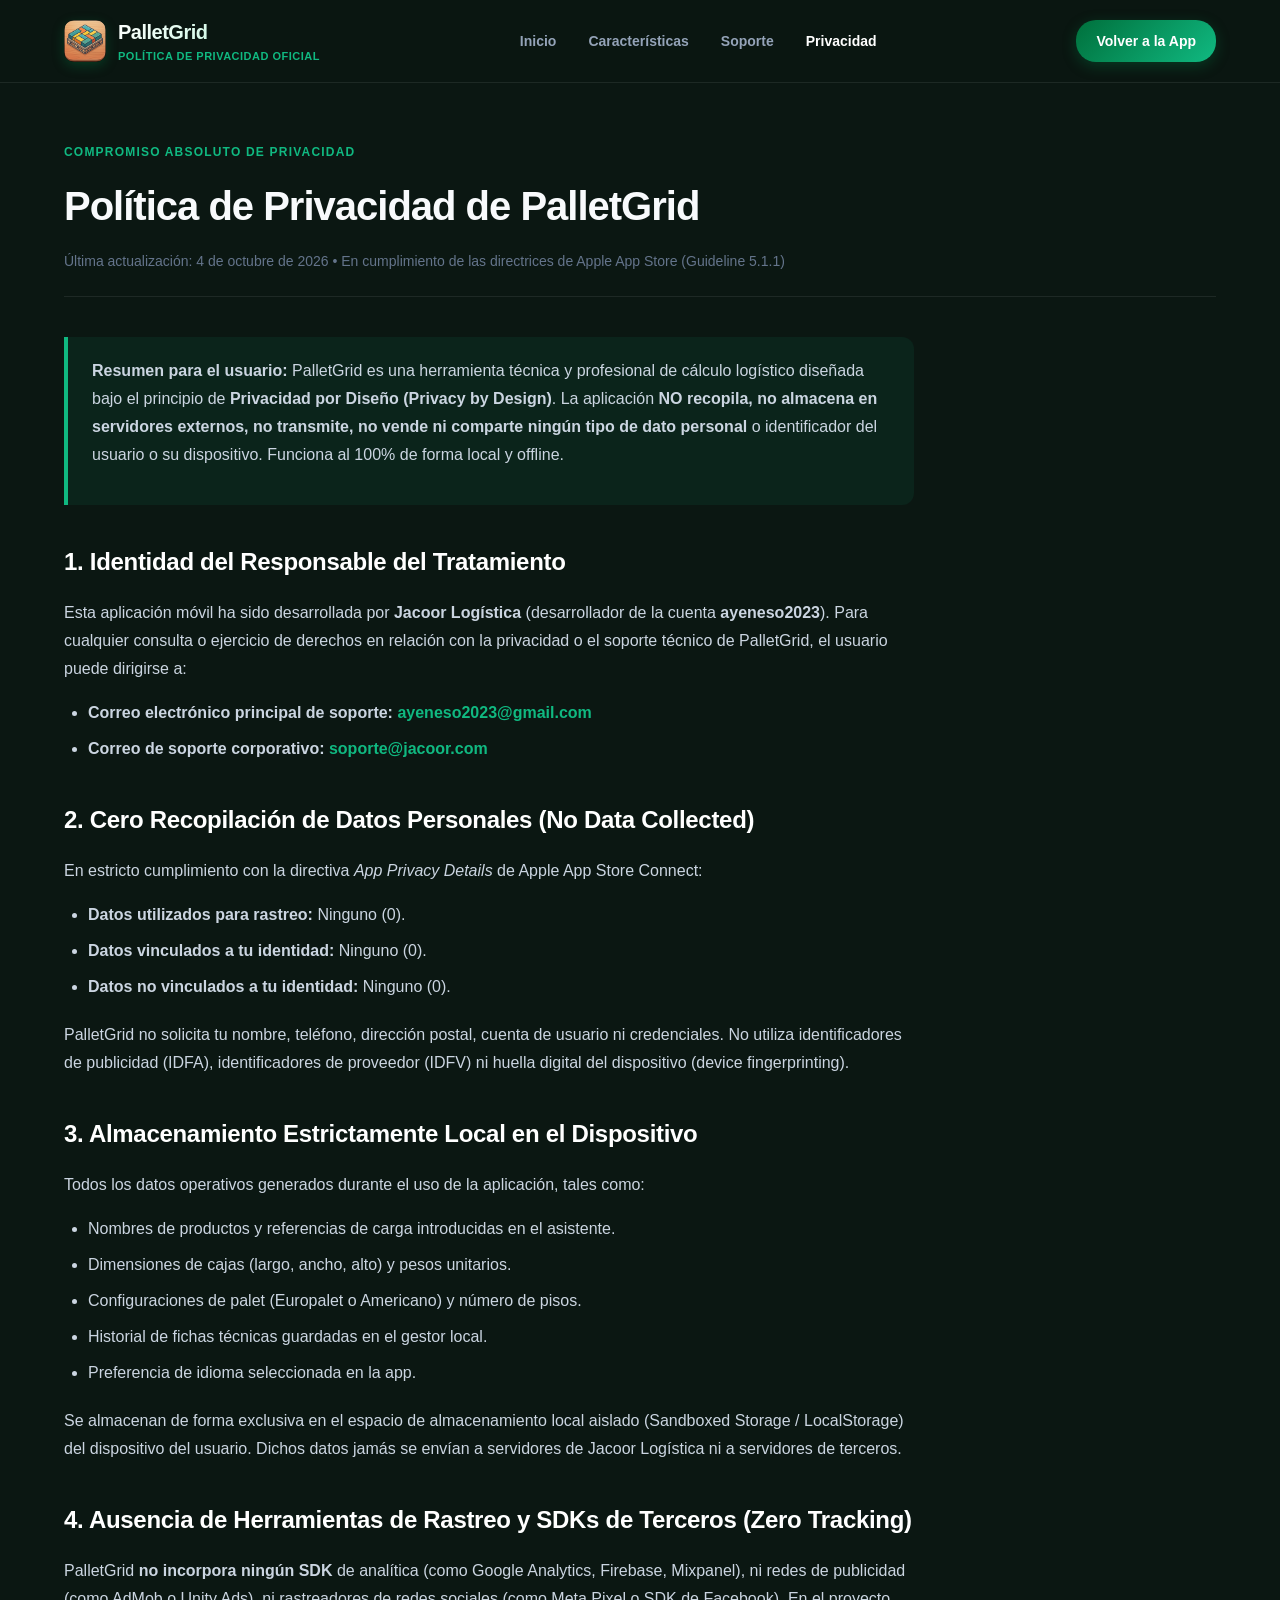
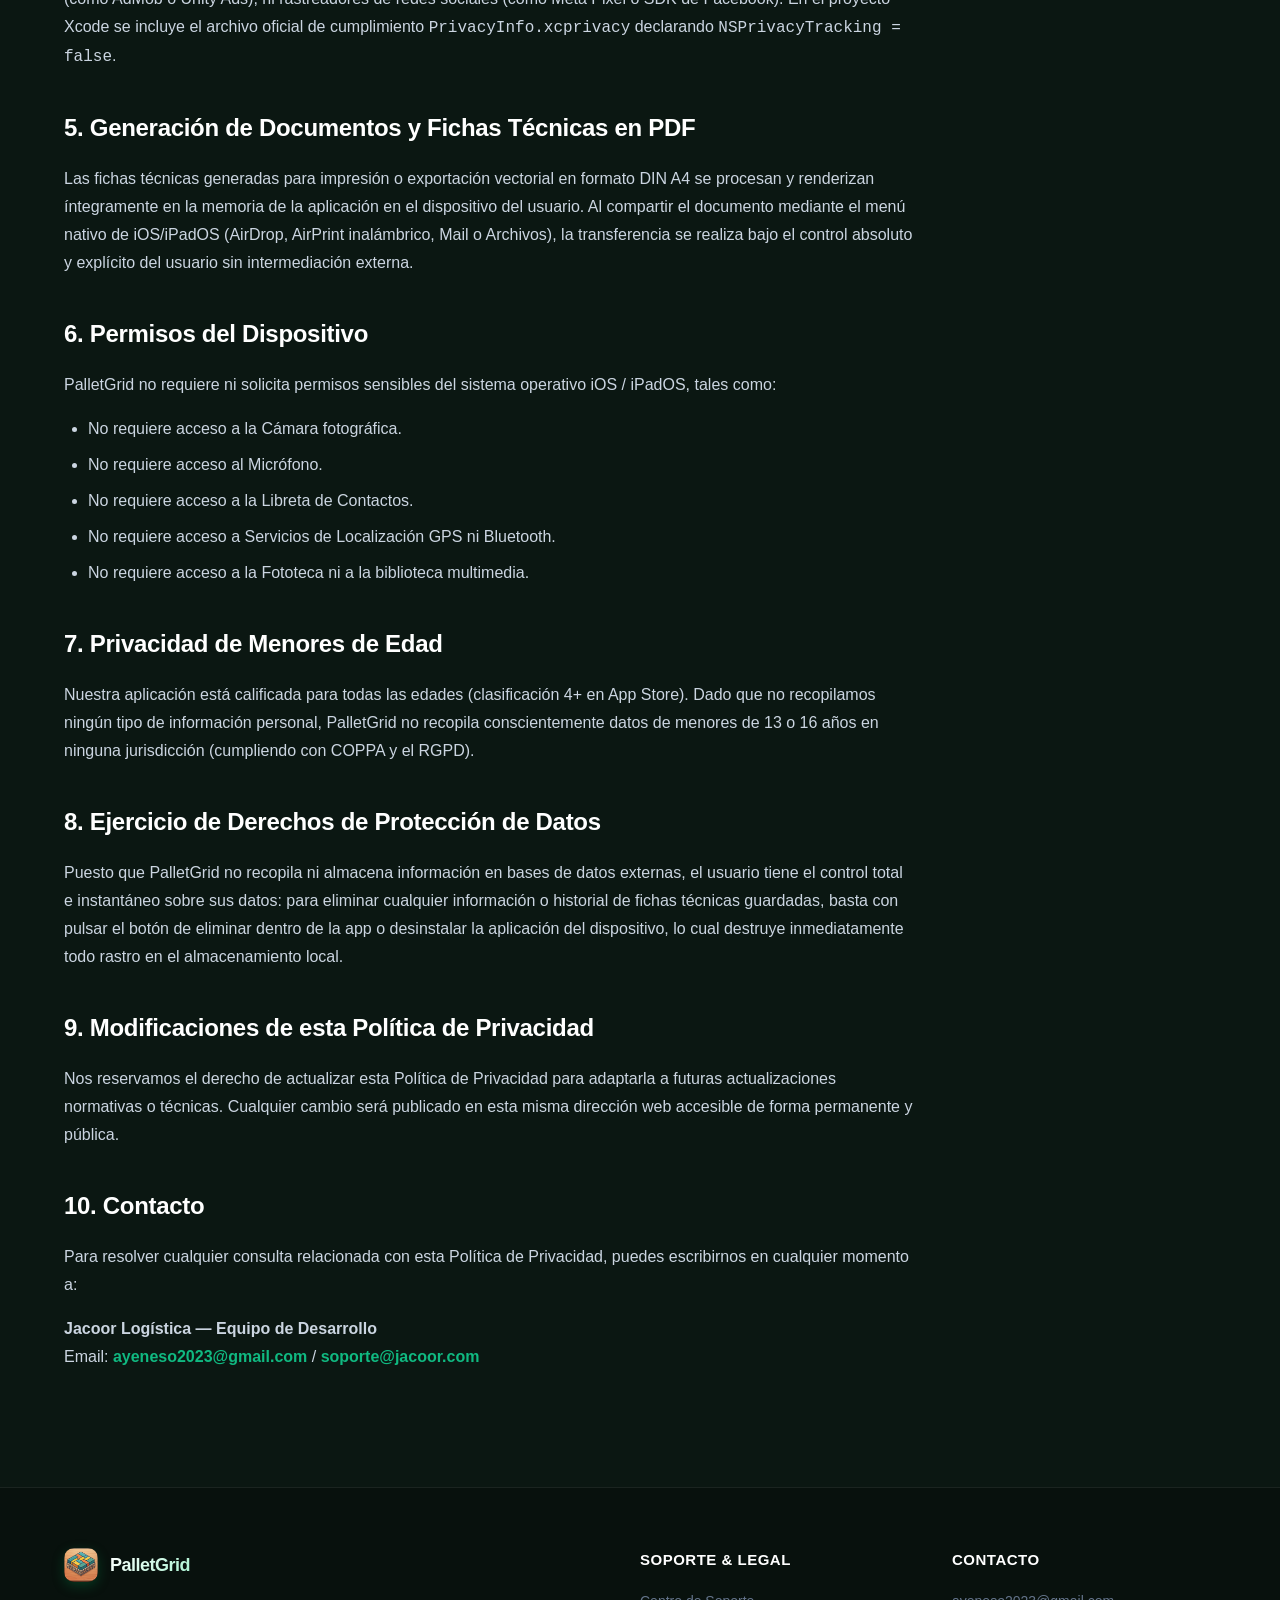
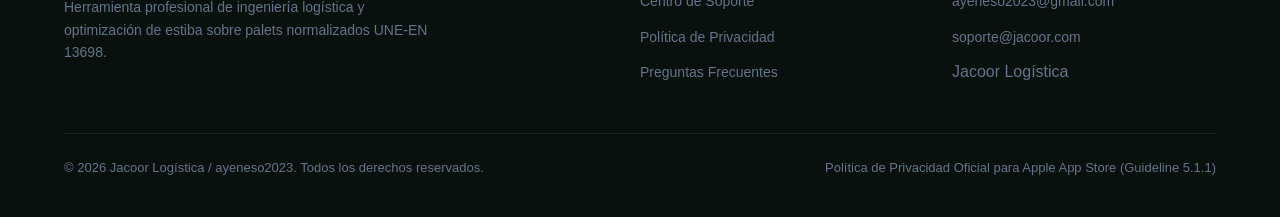
==== privacy.html @ 05a67d3c "Publicación web oficial de PalletGrid en GitHub Pages (Marketing, Soporte y Privacidad)" ====
<!DOCTYPE html>
<html lang="es">
<head>
  <meta charset="UTF-8">
  <meta name="viewport" content="width=device-width, initial-scale=1.0">
  <title>Política de Privacidad — PalletGrid</title>
  <meta name="description" content="Política de Privacidad oficial de PalletGrid para Apple App Store. Cero recopilación de datos, total privacidad y funcionamiento local offline.">
  <link rel="icon" type="image/png" href="assets/app-icon.png">
  <link rel="stylesheet" href="style.css">
</head>
<body>

  <!-- NAVBAR -->
  <header class="navbar">
    <div class="container nav-wrap">
      <a href="index.html" class="nav-brand">
        <img src="assets/app-icon.png" alt="PalletGrid Logo" class="nav-logo">
        <div>
          <div class="nav-title">PalletGrid</div>
          <div class="nav-subtitle">Política de Privacidad Oficial</div>
        </div>
      </a>
      <ul class="nav-menu">
        <li><a href="index.html" class="nav-link">Inicio</a></li>
        <li><a href="index.html#features" class="nav-link">Características</a></li>
        <li><a href="support.html" class="nav-link">Soporte</a></li>
        <li><a href="privacy.html" class="nav-link active">Privacidad</a></li>
      </ul>
      <a href="index.html" class="nav-btn">
        Volver a la App
      </a>
    </div>
  </header>

  <!-- PRIVACY CONTENT -->
  <main class="legal-page">
    <div class="container">
      <div class="legal-header">
        <span class="section-tag">COMPROMISO ABSOLUTO DE PRIVACIDAD</span>
        <h1 class="legal-title">Política de Privacidad de PalletGrid</h1>
        <p class="legal-meta">Última actualización: 4 de octubre de 2026 • En cumplimiento de las directrices de Apple App Store (Guideline 5.1.1)</p>
      </div>

      <div class="legal-body">
        <div class="legal-highlight-box">
          <p><strong>Resumen para el usuario:</strong> PalletGrid es una herramienta técnica y profesional de cálculo logístico diseñada bajo el principio de <strong>Privacidad por Diseño (Privacy by Design)</strong>. La aplicación <strong>NO recopila, no almacena en servidores externos, no transmite, no vende ni comparte ningún tipo de dato personal</strong> o identificador del usuario o su dispositivo. Funciona al 100% de forma local y offline.</p>
        </div>

        <h2>1. Identidad del Responsable del Tratamiento</h2>
        <p>Esta aplicación móvil ha sido desarrollada por <strong>Jacoor Logística</strong> (desarrollador de la cuenta <strong>ayeneso2023</strong>). Para cualquier consulta o ejercicio de derechos en relación con la privacidad o el soporte técnico de PalletGrid, el usuario puede dirigirse a:</p>
        <ul>
          <li><strong>Correo electrónico principal de soporte:</strong> <a href="mailto:ayeneso2023@gmail.com" style="color: var(--primary-light); font-weight: 700;">ayeneso2023@gmail.com</a></li>
          <li><strong>Correo de soporte corporativo:</strong> <a href="mailto:soporte@jacoor.com" style="color: var(--primary-light); font-weight: 700;">soporte@jacoor.com</a></li>
        </ul>

        <h2>2. Cero Recopilación de Datos Personales (No Data Collected)</h2>
        <p>En estricto cumplimiento con la directiva <em>App Privacy Details</em> de Apple App Store Connect:</p>
        <ul>
          <li><strong>Datos utilizados para rastreo:</strong> Ninguno (0).</li>
          <li><strong>Datos vinculados a tu identidad:</strong> Ninguno (0).</li>
          <li><strong>Datos no vinculados a tu identidad:</strong> Ninguno (0).</li>
        </ul>
        <p>PalletGrid no solicita tu nombre, teléfono, dirección postal, cuenta de usuario ni credenciales. No utiliza identificadores de publicidad (IDFA), identificadores de proveedor (IDFV) ni huella digital del dispositivo (device fingerprinting).</p>

        <h2>3. Almacenamiento Estrictamente Local en el Dispositivo</h2>
        <p>Todos los datos operativos generados durante el uso de la aplicación, tales como:</p>
        <ul>
          <li>Nombres de productos y referencias de carga introducidas en el asistente.</li>
          <li>Dimensiones de cajas (largo, ancho, alto) y pesos unitarios.</li>
          <li>Configuraciones de palet (Europalet o Americano) y número de pisos.</li>
          <li>Historial de fichas técnicas guardadas en el gestor local.</li>
          <li>Preferencia de idioma seleccionada en la app.</li>
        </ul>
        <p>Se almacenan de forma exclusiva en el espacio de almacenamiento local aislado (Sandboxed Storage / LocalStorage) del dispositivo del usuario. Dichos datos jamás se envían a servidores de Jacoor Logística ni a servidores de terceros.</p>

        <h2>4. Ausencia de Herramientas de Rastreo y SDKs de Terceros (Zero Tracking)</h2>
        <p>PalletGrid <strong>no incorpora ningún SDK</strong> de analítica (como Google Analytics, Firebase, Mixpanel), ni redes de publicidad (como AdMob o Unity Ads), ni rastreadores de redes sociales (como Meta Pixel o SDK de Facebook). En el proyecto Xcode se incluye el archivo oficial de cumplimiento <code>PrivacyInfo.xcprivacy</code> declarando <code>NSPrivacyTracking = false</code>.</p>

        <h2>5. Generación de Documentos y Fichas Técnicas en PDF</h2>
        <p>Las fichas técnicas generadas para impresión o exportación vectorial en formato DIN A4 se procesan y renderizan íntegramente en la memoria de la aplicación en el dispositivo del usuario. Al compartir el documento mediante el menú nativo de iOS/iPadOS (AirDrop, AirPrint inalámbrico, Mail o Archivos), la transferencia se realiza bajo el control absoluto y explícito del usuario sin intermediación externa.</p>

        <h2>6. Permisos del Dispositivo</h2>
        <p>PalletGrid no requiere ni solicita permisos sensibles del sistema operativo iOS / iPadOS, tales como:</p>
        <ul>
          <li>No requiere acceso a la Cámara fotográfica.</li>
          <li>No requiere acceso al Micrófono.</li>
          <li>No requiere acceso a la Libreta de Contactos.</li>
          <li>No requiere acceso a Servicios de Localización GPS ni Bluetooth.</li>
          <li>No requiere acceso a la Fototeca ni a la biblioteca multimedia.</li>
        </ul>

        <h2>7. Privacidad de Menores de Edad</h2>
        <p>Nuestra aplicación está calificada para todas las edades (clasificación 4+ en App Store). Dado que no recopilamos ningún tipo de información personal, PalletGrid no recopila conscientemente datos de menores de 13 o 16 años en ninguna jurisdicción (cumpliendo con COPPA y el RGPD).</p>

        <h2>8. Ejercicio de Derechos de Protección de Datos</h2>
        <p>Puesto que PalletGrid no recopila ni almacena información en bases de datos externas, el usuario tiene el control total e instantáneo sobre sus datos: para eliminar cualquier información o historial de fichas técnicas guardadas, basta con pulsar el botón de eliminar dentro de la app o desinstalar la aplicación del dispositivo, lo cual destruye inmediatamente todo rastro en el almacenamiento local.</p>

        <h2>9. Modificaciones de esta Política de Privacidad</h2>
        <p>Nos reservamos el derecho de actualizar esta Política de Privacidad para adaptarla a futuras actualizaciones normativas o técnicas. Cualquier cambio será publicado en esta misma dirección web accesible de forma permanente y pública.</p>

        <h2>10. Contacto</h2>
        <p>Para resolver cualquier consulta relacionada con esta Política de Privacidad, puedes escribirnos en cualquier momento a:</p>
        <p><strong>Jacoor Logística — Equipo de Desarrollo</strong><br>
        Email: <a href="mailto:ayeneso2023@gmail.com" style="color: var(--primary-light); font-weight: 700;">ayeneso2023@gmail.com</a> / <a href="mailto:soporte@jacoor.com" style="color: var(--primary-light); font-weight: 700;">soporte@jacoor.com</a></p>
      </div>
    </div>
  </main>

  <!-- FOOTER -->
  <footer class="footer">
    <div class="container">
      <div class="footer-grid">
        <div class="footer-brand">
          <div class="nav-brand">
            <img src="assets/app-icon.png" alt="PalletGrid Logo" class="nav-logo" style="width: 34px; height: 34px;">
            <span class="nav-title" style="font-size: 18px;">PalletGrid</span>
          </div>
          <p>Herramienta profesional de ingeniería logística y optimización de estiba sobre palets normalizados UNE-EN 13698.</p>
        </div>

        <div class="footer-col">
          <h4>Soporte & Legal</h4>
          <ul>
            <li><a href="support.html">Centro de Soporte</a></li>
            <li><a href="privacy.html">Política de Privacidad</a></li>
            <li><a href="support.html#faq">Preguntas Frecuentes</a></li>
          </ul>
        </div>

        <div class="footer-col">
          <h4>Contacto</h4>
          <ul>
            <li><a href="mailto:ayeneso2023@gmail.com">ayeneso2023@gmail.com</a></li>
            <li><a href="mailto:soporte@jacoor.com">soporte@jacoor.com</a></li>
            <li><span style="color: var(--text-dim);">Jacoor Logística</span></li>
          </ul>
        </div>
      </div>

      <div class="footer-bottom">
        <div>&copy; 2026 Jacoor Logística / ayeneso2023. Todos los derechos reservados.</div>
        <div>Política de Privacidad Oficial para Apple App Store (Guideline 5.1.1)</div>
      </div>
    </div>
  </footer>

</body>
</html>
---- style.css ----
:root {
  --primary: #00703C;
  --primary-dark: #004D28;
  --primary-light: #10B981;
  --primary-glow: rgba(16, 185, 129, 0.2);
  --accent: #FBBF24;
  --bg-main: #0B1712;
  --bg-surface: #13221C;
  --bg-card: rgba(255, 255, 255, 0.04);
  --border-light: rgba(255, 255, 255, 0.08);
  --border-active: rgba(16, 185, 129, 0.4);
  --text-main: #F8FAFC;
  --text-muted: #94A3B8;
  --text-dim: #64748B;
  --font-family: -apple-system, BlinkMacSystemFont, "SF Pro Display", "Segoe UI", Roboto, sans-serif;
}

* {
  margin: 0;
  padding: 0;
  box-sizing: border-box;
}

body {
  font-family: var(--font-family);
  background-color: var(--bg-main);
  color: var(--text-main);
  line-height: 1.6;
  -webkit-font-smoothing: antialiased;
  overflow-x: hidden;
}

a {
  color: inherit;
  text-decoration: none;
}

/* NAVBAR */
.navbar {
  position: sticky;
  top: 0;
  z-index: 100;
  background: rgba(11, 23, 18, 0.85);
  backdrop-filter: blur(20px);
  -webkit-backdrop-filter: blur(20px);
  border-bottom: 1px solid var(--border-light);
  padding: 16px 0;
}

.container {
  width: 100%;
  max-width: 1200px;
  margin: 0 auto;
  padding: 0 24px;
}

.nav-wrap {
  display: flex;
  align-items: center;
  justify-content: space-between;
}

.nav-brand {
  display: flex;
  align-items: center;
  gap: 12px;
}

.nav-logo {
  width: 42px;
  height: 42px;
  border-radius: 10px;
  box-shadow: 0 4px 12px rgba(0, 112, 60, 0.4);
}

.nav-title {
  font-size: 20px;
  font-weight: 800;
  letter-spacing: -0.5px;
  background: linear-gradient(135deg, #FFFFFF 0%, #A7F3D0 100%);
  -webkit-background-clip: text;
  -webkit-text-fill-color: transparent;
}

.nav-subtitle {
  font-size: 11px;
  font-weight: 600;
  color: var(--primary-light);
  text-transform: uppercase;
  letter-spacing: 0.5px;
}

.nav-menu {
  display: flex;
  align-items: center;
  gap: 32px;
  list-style: none;
}

.nav-link {
  font-size: 14px;
  font-weight: 600;
  color: var(--text-muted);
  transition: color 0.2s;
}

.nav-link:hover, .nav-link.active {
  color: #FFFFFF;
}

.nav-btn {
  background: linear-gradient(135deg, var(--primary) 0%, var(--primary-light) 100%);
  color: #FFFFFF;
  padding: 10px 20px;
  border-radius: 20px;
  font-size: 14px;
  font-weight: 700;
  display: inline-flex;
  align-items: center;
  gap: 8px;
  box-shadow: 0 4px 14px rgba(0, 112, 60, 0.4);
  transition: transform 0.2s, box-shadow 0.2s;
}

.nav-btn:hover {
  transform: translateY(-1px);
  box-shadow: 0 6px 20px rgba(16, 185, 129, 0.4);
}

/* HERO SECTION */
.hero {
  position: relative;
  padding: 80px 0 100px;
  overflow: hidden;
}

.hero-glow {
  position: absolute;
  top: -100px;
  left: 50%;
  transform: translateX(-50%);
  width: 800px;
  height: 500px;
  background: radial-gradient(circle, rgba(0, 112, 60, 0.25) 0%, rgba(11, 23, 18, 0) 70%);
  pointer-events: none;
  z-index: 0;
}

.hero-grid {
  display: grid;
  grid-template-columns: 1.1fr 0.9fr;
  align-items: center;
  gap: 48px;
  position: relative;
  z-index: 1;
}

.hero-tag {
  display: inline-flex;
  align-items: center;
  gap: 8px;
  background: rgba(16, 185, 129, 0.12);
  border: 1px solid rgba(16, 185, 129, 0.3);
  padding: 6px 14px;
  border-radius: 30px;
  font-size: 13px;
  font-weight: 700;
  color: var(--primary-light);
  margin-bottom: 24px;
}

.hero-tag-pulse {
  width: 8px;
  height: 8px;
  background: var(--primary-light);
  border-radius: 50%;
  box-shadow: 0 0 10px var(--primary-light);
}

.hero-title {
  font-size: 52px;
  line-height: 1.12;
  font-weight: 900;
  letter-spacing: -1.5px;
  margin-bottom: 24px;
}

.hero-title span {
  background: linear-gradient(135deg, #10B981 0%, #6EE7B7 100%);
  -webkit-background-clip: text;
  -webkit-text-fill-color: transparent;
}

.hero-lead {
  font-size: 19px;
  line-height: 1.6;
  color: var(--text-muted);
  margin-bottom: 36px;
  max-width: 580px;
}

.hero-actions {
  display: flex;
  align-items: center;
  gap: 16px;
  flex-wrap: wrap;
  margin-bottom: 40px;
}

.btn-primary {
  background: linear-gradient(135deg, var(--primary) 0%, var(--primary-light) 100%);
  color: #FFFFFF;
  padding: 16px 32px;
  border-radius: 30px;
  font-size: 16px;
  font-weight: 800;
  display: inline-flex;
  align-items: center;
  gap: 10px;
  box-shadow: 0 8px 24px rgba(0, 112, 60, 0.4);
  transition: all 0.2s;
}

.btn-primary:hover {
  transform: translateY(-2px);
  box-shadow: 0 12px 30px rgba(16, 185, 129, 0.45);
}

.btn-secondary {
  background: rgba(255, 255, 255, 0.06);
  border: 1px solid var(--border-light);
  color: #FFFFFF;
  padding: 16px 28px;
  border-radius: 30px;
  font-size: 16px;
  font-weight: 700;
  display: inline-flex;
  align-items: center;
  gap: 10px;
  transition: all 0.2s;
}

.btn-secondary:hover {
  background: rgba(255, 255, 255, 0.1);
  border-color: rgba(255, 255, 255, 0.2);
}

.hero-badges {
  display: flex;
  gap: 24px;
  border-top: 1px solid var(--border-light);
  padding-top: 24px;
}

.badge-item {
  display: flex;
  flex-direction: column;
}

.badge-val {
  font-size: 24px;
  font-weight: 900;
  color: #FFFFFF;
}

.badge-lbl {
  font-size: 12px;
  font-weight: 600;
  color: var(--text-dim);
}

/* HERO DEVICE MOCKUP */
.hero-mockup-wrap {
  display: flex;
  justify-content: center;
  position: relative;
}

.hero-mockup-glow {
  position: absolute;
  top: 50%;
  left: 50%;
  transform: translate(-50%, -50%);
  width: 380px;
  height: 600px;
  background: radial-gradient(circle, rgba(16, 185, 129, 0.3) 0%, rgba(0,0,0,0) 70%);
  filter: blur(40px);
  z-index: 0;
}

.hero-mockup-img {
  width: 100%;
  max-width: 360px;
  height: auto;
  border-radius: 48px;
  box-shadow: 0 25px 60px -15px rgba(0, 0, 0, 0.8), 0 0 0 1px rgba(255, 255, 255, 0.1);
  position: relative;
  z-index: 1;
  transition: transform 0.3s cubic-bezier(0.16, 1, 0.3, 1);
}

.hero-mockup-img:hover {
  transform: translateY(-8px) scale(1.02);
}

/* SECTION TITLES */
.section {
  padding: 90px 0;
  position: relative;
}

.section-head {
  text-align: center;
  max-width: 700px;
  margin: 0 auto 60px;
}

.section-tag {
  font-size: 12px;
  font-weight: 800;
  text-transform: uppercase;
  letter-spacing: 1.2px;
  color: var(--primary-light);
  margin-bottom: 12px;
  display: block;
}

.section-title {
  font-size: 38px;
  font-weight: 900;
  letter-spacing: -1px;
  margin-bottom: 16px;
  line-height: 1.2;
}

.section-desc {
  font-size: 17px;
  color: var(--text-muted);
}

/* FEATURES GRID */
.features-grid {
  display: grid;
  grid-template-columns: repeat(3, 1fr);
  gap: 24px;
}

.feature-card {
  background: var(--bg-surface);
  border: 1px solid var(--border-light);
  border-radius: 20px;
  padding: 32px 28px;
  transition: all 0.25s cubic-bezier(0.16, 1, 0.3, 1);
  position: relative;
}

.feature-card:hover {
  transform: translateY(-4px);
  border-color: var(--border-active);
  box-shadow: 0 16px 36px -10px rgba(0, 112, 60, 0.25);
}

.feature-icon-box {
  width: 56px;
  height: 56px;
  border-radius: 14px;
  background: rgba(16, 185, 129, 0.1);
  border: 1px solid rgba(16, 185, 129, 0.2);
  display: flex;
  align-items: center;
  justify-content: center;
  font-size: 26px;
  color: var(--primary-light);
  margin-bottom: 20px;
}

.feature-title {
  font-size: 20px;
  font-weight: 800;
  margin-bottom: 12px;
  letter-spacing: -0.3px;
}

.feature-desc {
  font-size: 14.5px;
  color: var(--text-muted);
  line-height: 1.6;
}

/* GALLERY / SCREENSHOTS CAROUSEL */
.gallery-wrap {
  display: grid;
  grid-template-columns: repeat(5, 1fr);
  gap: 20px;
  overflow-x: auto;
  padding-bottom: 24px;
}

.gallery-card {
  background: var(--bg-surface);
  border: 1px solid var(--border-light);
  border-radius: 24px;
  padding: 16px;
  display: flex;
  flex-direction: column;
  transition: transform 0.2s;
}

.gallery-card:hover {
  transform: translateY(-4px);
  border-color: var(--border-active);
}

.gallery-thumb {
  width: 100%;
  height: auto;
  border-radius: 16px;
  margin-bottom: 14px;
  box-shadow: 0 8px 20px rgba(0,0,0,0.5);
}

.gallery-caption {
  font-size: 14px;
  font-weight: 700;
  text-align: center;
  color: #FFFFFF;
}

.gallery-sub {
  font-size: 12px;
  color: var(--text-dim);
  text-align: center;
  margin-top: 4px;
}

/* FAQ ACCORDION */
.faq-list {
  max-width: 800px;
  margin: 0 auto;
  display: flex;
  flex-direction: column;
  gap: 16px;
}

.faq-item {
  background: var(--bg-surface);
  border: 1px solid var(--border-light);
  border-radius: 16px;
  padding: 24px;
  transition: border-color 0.2s;
}

.faq-item:hover {
  border-color: var(--border-active);
}

.faq-q {
  font-size: 18px;
  font-weight: 800;
  color: #FFFFFF;
  margin-bottom: 10px;
  display: flex;
  align-items: center;
  gap: 10px;
}

.faq-q span {
  color: var(--primary-light);
}

.faq-a {
  font-size: 15px;
  color: var(--text-muted);
  line-height: 1.6;
}

/* CONTACT BOX */
.contact-box {
  background: linear-gradient(135deg, rgba(0, 112, 60, 0.2) 0%, rgba(16, 185, 129, 0.05) 100%);
  border: 1px solid rgba(16, 185, 129, 0.3);
  border-radius: 28px;
  padding: 48px;
  text-align: center;
  max-width: 800px;
  margin: 40px auto 0;
}

.contact-box h3 {
  font-size: 28px;
  font-weight: 900;
  margin-bottom: 14px;
}

.contact-box p {
  color: var(--text-muted);
  margin-bottom: 28px;
  font-size: 16px;
}

.contact-mail-btn {
  background: #FFFFFF;
  color: #0B1712;
  font-weight: 800;
  font-size: 16px;
  padding: 16px 36px;
  border-radius: 30px;
  display: inline-flex;
  align-items: center;
  gap: 10px;
  box-shadow: 0 8px 24px rgba(255, 255, 255, 0.15);
  transition: all 0.2s;
}

.contact-mail-btn:hover {
  transform: translateY(-2px);
  box-shadow: 0 12px 30px rgba(255, 255, 255, 0.25);
}

/* LEGAL PAGES (SUPPORT & PRIVACY) */
.legal-page {
  padding: 60px 0 100px;
}

.legal-header {
  margin-bottom: 40px;
  border-bottom: 1px solid var(--border-light);
  padding-bottom: 24px;
}

.legal-title {
  font-size: 40px;
  font-weight: 900;
  margin-bottom: 12px;
  letter-spacing: -1px;
}

.legal-meta {
  color: var(--text-dim);
  font-size: 14px;
}

.legal-body {
  max-width: 850px;
  color: #CBD5E1;
  font-size: 16px;
  line-height: 1.75;
}

.legal-body h2 {
  font-size: 24px;
  font-weight: 800;
  color: #FFFFFF;
  margin: 36px 0 16px;
  letter-spacing: -0.3px;
}

.legal-body h3 {
  font-size: 18px;
  font-weight: 700;
  color: var(--primary-light);
  margin: 24px 0 10px;
}

.legal-body p {
  margin-bottom: 16px;
}

.legal-body ul {
  margin: 12px 0 20px 24px;
}

.legal-body li {
  margin-bottom: 8px;
}

.legal-highlight-box {
  background: rgba(16, 185, 129, 0.08);
  border-left: 4px solid var(--primary-light);
  padding: 20px 24px;
  border-radius: 0 12px 12px 0;
  margin: 24px 0;
}

/* FOOTER */
.footer {
  border-top: 1px solid var(--border-light);
  padding: 60px 0 40px;
  background: #08110D;
}

.footer-grid {
  display: grid;
  grid-template-columns: 2fr 1fr 1fr;
  gap: 48px;
  margin-bottom: 48px;
}

.footer-brand p {
  color: var(--text-dim);
  font-size: 14px;
  margin-top: 14px;
  max-width: 380px;
}

.footer-col h4 {
  font-size: 15px;
  font-weight: 700;
  color: #FFFFFF;
  margin-bottom: 16px;
  text-transform: uppercase;
  letter-spacing: 0.5px;
}

.footer-col ul {
  list-style: none;
  display: flex;
  flex-direction: column;
  gap: 10px;
}

.footer-col a {
  color: var(--text-dim);
  font-size: 14px;
  transition: color 0.2s;
}

.footer-col a:hover {
  color: #FFFFFF;
}

.footer-bottom {
  border-top: 1px solid var(--border-light);
  padding-top: 24px;
  display: flex;
  justify-content: space-between;
  align-items: center;
  color: var(--text-dim);
  font-size: 13px;
}

/* RESPONSIVE */
@media (max-width: 992px) {
  .hero-grid {
    grid-template-columns: 1fr;
    text-align: center;
  }
  .hero-lead {
    margin: 0 auto 36px;
  }
  .hero-actions {
    justify-content: center;
  }
  .hero-badges {
    justify-content: center;
  }
  .features-grid {
    grid-template-columns: repeat(2, 1fr);
  }
  .gallery-wrap {
    grid-template-columns: repeat(3, 260px);
  }
  .footer-grid {
    grid-template-columns: 1fr;
  }
}

@media (max-width: 640px) {
  .hero-title {
    font-size: 36px;
  }
  .features-grid {
    grid-template-columns: 1fr;
  }
  .nav-menu {
    display: none;
  }
}
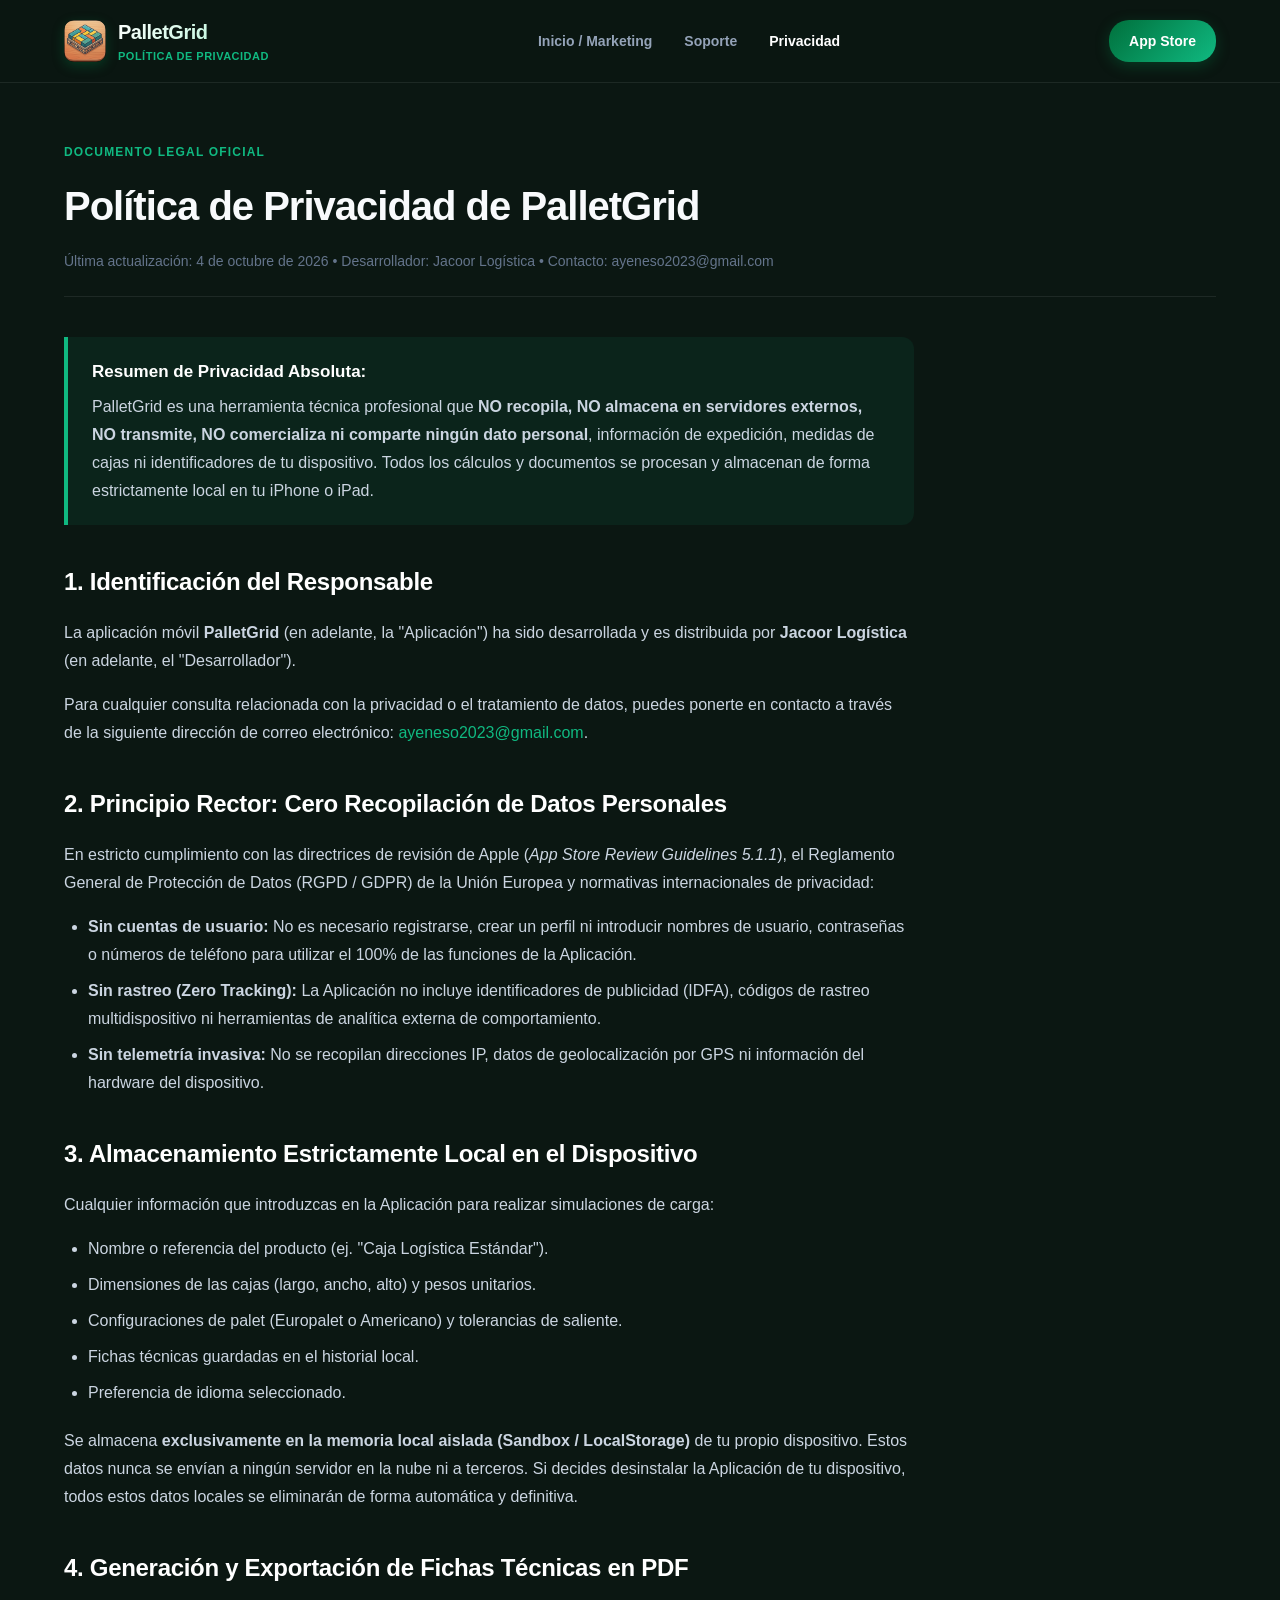
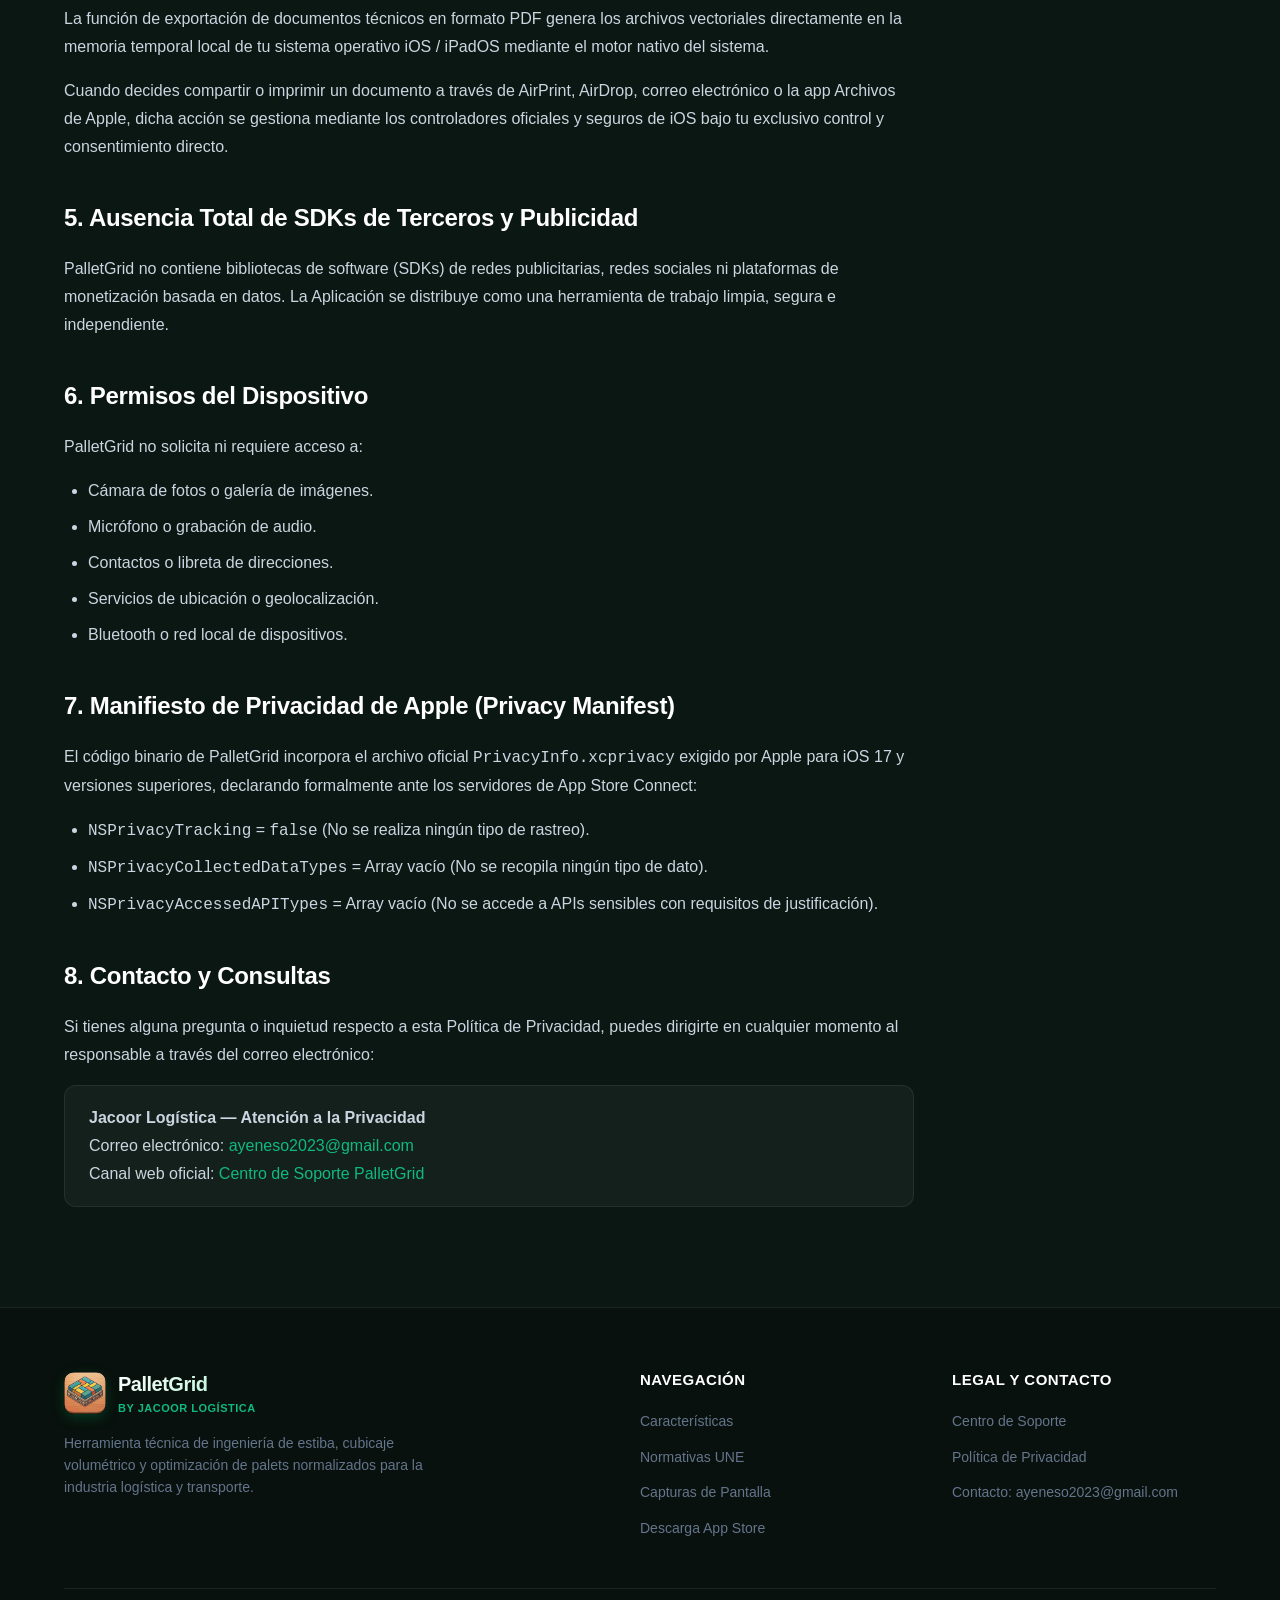
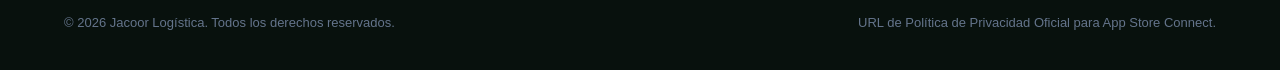
==== commit 9af46083: "Update App Store presentation screenshots and priority order (3D viewer & PDF sheet first)" ====
--- a/privacy.html
+++ b/privacy.html
@@ -4,30 +4,29 @@
   <meta charset="UTF-8">
   <meta name="viewport" content="width=device-width, initial-scale=1.0">
   <title>Política de Privacidad — PalletGrid</title>
-  <meta name="description" content="Política de Privacidad oficial de PalletGrid para Apple App Store. Cero recopilación de datos, total privacidad y funcionamiento local offline.">
+  <meta name="description" content="Política de Privacidad oficial de la aplicación PalletGrid para iOS e iPadOS. Cero recopilación de datos y privacidad garantizada al 100%.">
+  <link rel="stylesheet" href="style.css">
   <link rel="icon" type="image/png" href="assets/app-icon.png">
-  <link rel="stylesheet" href="style.css">
 </head>
 <body>
 
-  <!-- NAVBAR -->
+  <!-- HEADER -->
   <header class="navbar">
     <div class="container nav-wrap">
       <a href="index.html" class="nav-brand">
-        <img src="assets/app-icon.png" alt="PalletGrid Logo" class="nav-logo">
+        <img src="assets/app-icon.png" alt="PalletGrid Icon" class="nav-logo">
         <div>
           <div class="nav-title">PalletGrid</div>
-          <div class="nav-subtitle">Política de Privacidad Oficial</div>
+          <div class="nav-subtitle">Política de Privacidad</div>
         </div>
       </a>
       <ul class="nav-menu">
-        <li><a href="index.html" class="nav-link">Inicio</a></li>
-        <li><a href="index.html#features" class="nav-link">Características</a></li>
+        <li><a href="index.html" class="nav-link">Inicio / Marketing</a></li>
         <li><a href="support.html" class="nav-link">Soporte</a></li>
         <li><a href="privacy.html" class="nav-link active">Privacidad</a></li>
       </ul>
-      <a href="index.html" class="nav-btn">
-        Volver a la App
+      <a href="index.html#download" class="nav-btn">
+        App Store
       </a>
     </div>
   </header>
@@ -35,74 +34,100 @@
   <!-- PRIVACY CONTENT -->
   <main class="legal-page">
     <div class="container">
+      
       <div class="legal-header">
-        <span class="section-tag">COMPROMISO ABSOLUTO DE PRIVACIDAD</span>
+        <span class="section-tag">Documento Legal Oficial</span>
         <h1 class="legal-title">Política de Privacidad de PalletGrid</h1>
-        <p class="legal-meta">Última actualización: 4 de octubre de 2026 • En cumplimiento de las directrices de Apple App Store (Guideline 5.1.1)</p>
+        <p class="legal-meta">Última actualización: 4 de octubre de 2026 • Desarrollador: Jacoor Logística • Contacto: ayeneso2023@gmail.com</p>
       </div>
 
       <div class="legal-body">
+
         <div class="legal-highlight-box">
-          <p><strong>Resumen para el usuario:</strong> PalletGrid es una herramienta técnica y profesional de cálculo logístico diseñada bajo el principio de <strong>Privacidad por Diseño (Privacy by Design)</strong>. La aplicación <strong>NO recopila, no almacena en servidores externos, no transmite, no vende ni comparte ningún tipo de dato personal</strong> o identificador del usuario o su dispositivo. Funciona al 100% de forma local y offline.</p>
+          <strong style="color: #FFFFFF; font-size: 17px; display: block; margin-bottom: 6px;">Resumen de Privacidad Absoluta:</strong>
+          PalletGrid es una herramienta técnica profesional que <strong>NO recopila, NO almacena en servidores externos, NO transmite, NO comercializa ni comparte ningún dato personal</strong>, información de expedición, medidas de cajas ni identificadores de tu dispositivo. Todos los cálculos y documentos se procesan y almacenan de forma estrictamente local en tu iPhone o iPad.
         </div>
 
-        <h2>1. Identidad del Responsable del Tratamiento</h2>
-        <p>Esta aplicación móvil ha sido desarrollada por <strong>Jacoor Logística</strong> (desarrollador de la cuenta <strong>ayeneso2023</strong>). Para cualquier consulta o ejercicio de derechos en relación con la privacidad o el soporte técnico de PalletGrid, el usuario puede dirigirse a:</p>
+        <h2>1. Identificación del Responsable</h2>
+        <p>
+          La aplicación móvil <strong>PalletGrid</strong> (en adelante, la "Aplicación") ha sido desarrollada y es distribuida por <strong>Jacoor Logística</strong> (en adelante, el "Desarrollador").
+        </p>
+        <p>
+          Para cualquier consulta relacionada con la privacidad o el tratamiento de datos, puedes ponerte en contacto a través de la siguiente dirección de correo electrónico: <a href="mailto:ayeneso2023@gmail.com" style="color: var(--primary-light);">ayeneso2023@gmail.com</a>.
+        </p>
+
+        <h2>2. Principio Rector: Cero Recopilación de Datos Personales</h2>
+        <p>
+          En estricto cumplimiento con las directrices de revisión de Apple (<em>App Store Review Guidelines 5.1.1</em>), el Reglamento General de Protección de Datos (RGPD / GDPR) de la Unión Europea y normativas internacionales de privacidad:
+        </p>
         <ul>
-          <li><strong>Correo electrónico principal de soporte:</strong> <a href="mailto:ayeneso2023@gmail.com" style="color: var(--primary-light); font-weight: 700;">ayeneso2023@gmail.com</a></li>
-          <li><strong>Correo de soporte corporativo:</strong> <a href="mailto:soporte@jacoor.com" style="color: var(--primary-light); font-weight: 700;">soporte@jacoor.com</a></li>
+          <li><strong>Sin cuentas de usuario:</strong> No es necesario registrarse, crear un perfil ni introducir nombres de usuario, contraseñas o números de teléfono para utilizar el 100% de las funciones de la Aplicación.</li>
+          <li><strong>Sin rastreo (Zero Tracking):</strong> La Aplicación no incluye identificadores de publicidad (IDFA), códigos de rastreo multidispositivo ni herramientas de analítica externa de comportamiento.</li>
+          <li><strong>Sin telemetría invasiva:</strong> No se recopilan direcciones IP, datos de geolocalización por GPS ni información del hardware del dispositivo.</li>
         </ul>
 
-        <h2>2. Cero Recopilación de Datos Personales (No Data Collected)</h2>
-        <p>En estricto cumplimiento con la directiva <em>App Privacy Details</em> de Apple App Store Connect:</p>
+        <h2>3. Almacenamiento Estrictamente Local en el Dispositivo</h2>
+        <p>
+          Cualquier información que introduzcas en la Aplicación para realizar simulaciones de carga:
+        </p>
         <ul>
-          <li><strong>Datos utilizados para rastreo:</strong> Ninguno (0).</li>
-          <li><strong>Datos vinculados a tu identidad:</strong> Ninguno (0).</li>
-          <li><strong>Datos no vinculados a tu identidad:</strong> Ninguno (0).</li>
+          <li>Nombre o referencia del producto (ej. "Caja Logística Estándar").</li>
+          <li>Dimensiones de las cajas (largo, ancho, alto) y pesos unitarios.</li>
+          <li>Configuraciones de palet (Europalet o Americano) y tolerancias de saliente.</li>
+          <li>Fichas técnicas guardadas en el historial local.</li>
+          <li>Preferencia de idioma seleccionado.</li>
         </ul>
-        <p>PalletGrid no solicita tu nombre, teléfono, dirección postal, cuenta de usuario ni credenciales. No utiliza identificadores de publicidad (IDFA), identificadores de proveedor (IDFV) ni huella digital del dispositivo (device fingerprinting).</p>
+        <p>
+          Se almacena <strong>exclusivamente en la memoria local aislada (Sandbox / LocalStorage)</strong> de tu propio dispositivo. Estos datos nunca se envían a ningún servidor en la nube ni a terceros. Si decides desinstalar la Aplicación de tu dispositivo, todos estos datos locales se eliminarán de forma automática y definitiva.
+        </p>
 
-        <h2>3. Almacenamiento Estrictamente Local en el Dispositivo</h2>
-        <p>Todos los datos operativos generados durante el uso de la aplicación, tales como:</p>
-        <ul>
-          <li>Nombres de productos y referencias de carga introducidas en el asistente.</li>
-          <li>Dimensiones de cajas (largo, ancho, alto) y pesos unitarios.</li>
-          <li>Configuraciones de palet (Europalet o Americano) y número de pisos.</li>
-          <li>Historial de fichas técnicas guardadas en el gestor local.</li>
-          <li>Preferencia de idioma seleccionada en la app.</li>
-        </ul>
-        <p>Se almacenan de forma exclusiva en el espacio de almacenamiento local aislado (Sandboxed Storage / LocalStorage) del dispositivo del usuario. Dichos datos jamás se envían a servidores de Jacoor Logística ni a servidores de terceros.</p>
+        <h2>4. Generación y Exportación de Fichas Técnicas en PDF</h2>
+        <p>
+          La función de exportación de documentos técnicos en formato PDF genera los archivos vectoriales directamente en la memoria temporal local de tu sistema operativo iOS / iPadOS mediante el motor nativo del sistema.
+        </p>
+        <p>
+          Cuando decides compartir o imprimir un documento a través de AirPrint, AirDrop, correo electrónico o la app Archivos de Apple, dicha acción se gestiona mediante los controladores oficiales y seguros de iOS bajo tu exclusivo control y consentimiento directo.
+        </p>
 
-        <h2>4. Ausencia de Herramientas de Rastreo y SDKs de Terceros (Zero Tracking)</h2>
-        <p>PalletGrid <strong>no incorpora ningún SDK</strong> de analítica (como Google Analytics, Firebase, Mixpanel), ni redes de publicidad (como AdMob o Unity Ads), ni rastreadores de redes sociales (como Meta Pixel o SDK de Facebook). En el proyecto Xcode se incluye el archivo oficial de cumplimiento <code>PrivacyInfo.xcprivacy</code> declarando <code>NSPrivacyTracking = false</code>.</p>
-
-        <h2>5. Generación de Documentos y Fichas Técnicas en PDF</h2>
-        <p>Las fichas técnicas generadas para impresión o exportación vectorial en formato DIN A4 se procesan y renderizan íntegramente en la memoria de la aplicación en el dispositivo del usuario. Al compartir el documento mediante el menú nativo de iOS/iPadOS (AirDrop, AirPrint inalámbrico, Mail o Archivos), la transferencia se realiza bajo el control absoluto y explícito del usuario sin intermediación externa.</p>
+        <h2>5. Ausencia Total de SDKs de Terceros y Publicidad</h2>
+        <p>
+          PalletGrid no contiene bibliotecas de software (SDKs) de redes publicitarias, redes sociales ni plataformas de monetización basada en datos. La Aplicación se distribuye como una herramienta de trabajo limpia, segura e independiente.
+        </p>
 
         <h2>6. Permisos del Dispositivo</h2>
-        <p>PalletGrid no requiere ni solicita permisos sensibles del sistema operativo iOS / iPadOS, tales como:</p>
+        <p>
+          PalletGrid no solicita ni requiere acceso a:
+        </p>
         <ul>
-          <li>No requiere acceso a la Cámara fotográfica.</li>
-          <li>No requiere acceso al Micrófono.</li>
-          <li>No requiere acceso a la Libreta de Contactos.</li>
-          <li>No requiere acceso a Servicios de Localización GPS ni Bluetooth.</li>
-          <li>No requiere acceso a la Fototeca ni a la biblioteca multimedia.</li>
+          <li>Cámara de fotos o galería de imágenes.</li>
+          <li>Micrófono o grabación de audio.</li>
+          <li>Contactos o libreta de direcciones.</li>
+          <li>Servicios de ubicación o geolocalización.</li>
+          <li>Bluetooth o red local de dispositivos.</li>
         </ul>
 
-        <h2>7. Privacidad de Menores de Edad</h2>
-        <p>Nuestra aplicación está calificada para todas las edades (clasificación 4+ en App Store). Dado que no recopilamos ningún tipo de información personal, PalletGrid no recopila conscientemente datos de menores de 13 o 16 años en ninguna jurisdicción (cumpliendo con COPPA y el RGPD).</p>
+        <h2>7. Manifiesto de Privacidad de Apple (Privacy Manifest)</h2>
+        <p>
+          El código binario de PalletGrid incorpora el archivo oficial <code>PrivacyInfo.xcprivacy</code> exigido por Apple para iOS 17 y versiones superiores, declarando formalmente ante los servidores de App Store Connect:
+        </p>
+        <ul>
+          <li><code>NSPrivacyTracking</code> = <code>false</code> (No se realiza ningún tipo de rastreo).</li>
+          <li><code>NSPrivacyCollectedDataTypes</code> = Array vacío (No se recopila ningún tipo de dato).</li>
+          <li><code>NSPrivacyAccessedAPITypes</code> = Array vacío (No se accede a APIs sensibles con requisitos de justificación).</li>
+        </ul>
 
-        <h2>8. Ejercicio de Derechos de Protección de Datos</h2>
-        <p>Puesto que PalletGrid no recopila ni almacena información en bases de datos externas, el usuario tiene el control total e instantáneo sobre sus datos: para eliminar cualquier información o historial de fichas técnicas guardadas, basta con pulsar el botón de eliminar dentro de la app o desinstalar la aplicación del dispositivo, lo cual destruye inmediatamente todo rastro en el almacenamiento local.</p>
+        <h2>8. Contacto y Consultas</h2>
+        <p>
+          Si tienes alguna pregunta o inquietud respecto a esta Política de Privacidad, puedes dirigirte en cualquier momento al responsable a través del correo electrónico:
+        </p>
+        <div style="background: rgba(255, 255, 255, 0.04); border: 1px solid var(--border-light); padding: 18px 24px; border-radius: 12px; margin-top: 16px;">
+          <strong>Jacoor Logística — Atención a la Privacidad</strong><br>
+          Correo electrónico: <a href="mailto:ayeneso2023@gmail.com" style="color: var(--primary-light);">ayeneso2023@gmail.com</a><br>
+          Canal web oficial: <a href="support.html" style="color: var(--primary-light);">Centro de Soporte PalletGrid</a>
+        </div>
 
-        <h2>9. Modificaciones de esta Política de Privacidad</h2>
-        <p>Nos reservamos el derecho de actualizar esta Política de Privacidad para adaptarla a futuras actualizaciones normativas o técnicas. Cualquier cambio será publicado en esta misma dirección web accesible de forma permanente y pública.</p>
+      </div>
 
-        <h2>10. Contacto</h2>
-        <p>Para resolver cualquier consulta relacionada con esta Política de Privacidad, puedes escribirnos en cualquier momento a:</p>
-        <p><strong>Jacoor Logística — Equipo de Desarrollo</strong><br>
-        Email: <a href="mailto:ayeneso2023@gmail.com" style="color: var(--primary-light); font-weight: 700;">ayeneso2023@gmail.com</a> / <a href="mailto:soporte@jacoor.com" style="color: var(--primary-light); font-weight: 700;">soporte@jacoor.com</a></p>
-      </div>
     </div>
   </main>
 
@@ -112,34 +137,35 @@
       <div class="footer-grid">
         <div class="footer-brand">
           <div class="nav-brand">
-            <img src="assets/app-icon.png" alt="PalletGrid Logo" class="nav-logo" style="width: 34px; height: 34px;">
-            <span class="nav-title" style="font-size: 18px;">PalletGrid</span>
+            <img src="assets/app-icon.png" alt="PalletGrid Logo" class="nav-logo">
+            <div>
+              <div class="nav-title">PalletGrid</div>
+              <div class="nav-subtitle">by Jacoor Logística</div>
+            </div>
           </div>
-          <p>Herramienta profesional de ingeniería logística y optimización de estiba sobre palets normalizados UNE-EN 13698.</p>
+          <p>Herramienta técnica de ingeniería de estiba, cubicaje volumétrico y optimización de palets normalizados para la industria logística y transporte.</p>
         </div>
-
         <div class="footer-col">
-          <h4>Soporte & Legal</h4>
+          <h4>Navegación</h4>
+          <ul>
+            <li><a href="index.html#features">Características</a></li>
+            <li><a href="index.html#normativas">Normativas UNE</a></li>
+            <li><a href="index.html#gallery">Capturas de Pantalla</a></li>
+            <li><a href="index.html#download">Descarga App Store</a></li>
+          </ul>
+        </div>
+        <div class="footer-col">
+          <h4>Legal y Contacto</h4>
           <ul>
             <li><a href="support.html">Centro de Soporte</a></li>
             <li><a href="privacy.html">Política de Privacidad</a></li>
-            <li><a href="support.html#faq">Preguntas Frecuentes</a></li>
-          </ul>
-        </div>
-
-        <div class="footer-col">
-          <h4>Contacto</h4>
-          <ul>
-            <li><a href="mailto:ayeneso2023@gmail.com">ayeneso2023@gmail.com</a></li>
-            <li><a href="mailto:soporte@jacoor.com">soporte@jacoor.com</a></li>
-            <li><span style="color: var(--text-dim);">Jacoor Logística</span></li>
+            <li><a href="mailto:ayeneso2023@gmail.com">Contacto: ayeneso2023@gmail.com</a></li>
           </ul>
         </div>
       </div>
-
       <div class="footer-bottom">
-        <div>&copy; 2026 Jacoor Logística / ayeneso2023. Todos los derechos reservados.</div>
-        <div>Política de Privacidad Oficial para Apple App Store (Guideline 5.1.1)</div>
+        <div>© 2026 Jacoor Logística. Todos los derechos reservados.</div>
+        <div>URL de Política de Privacidad Oficial para App Store Connect.</div>
       </div>
     </div>
   </footer>
